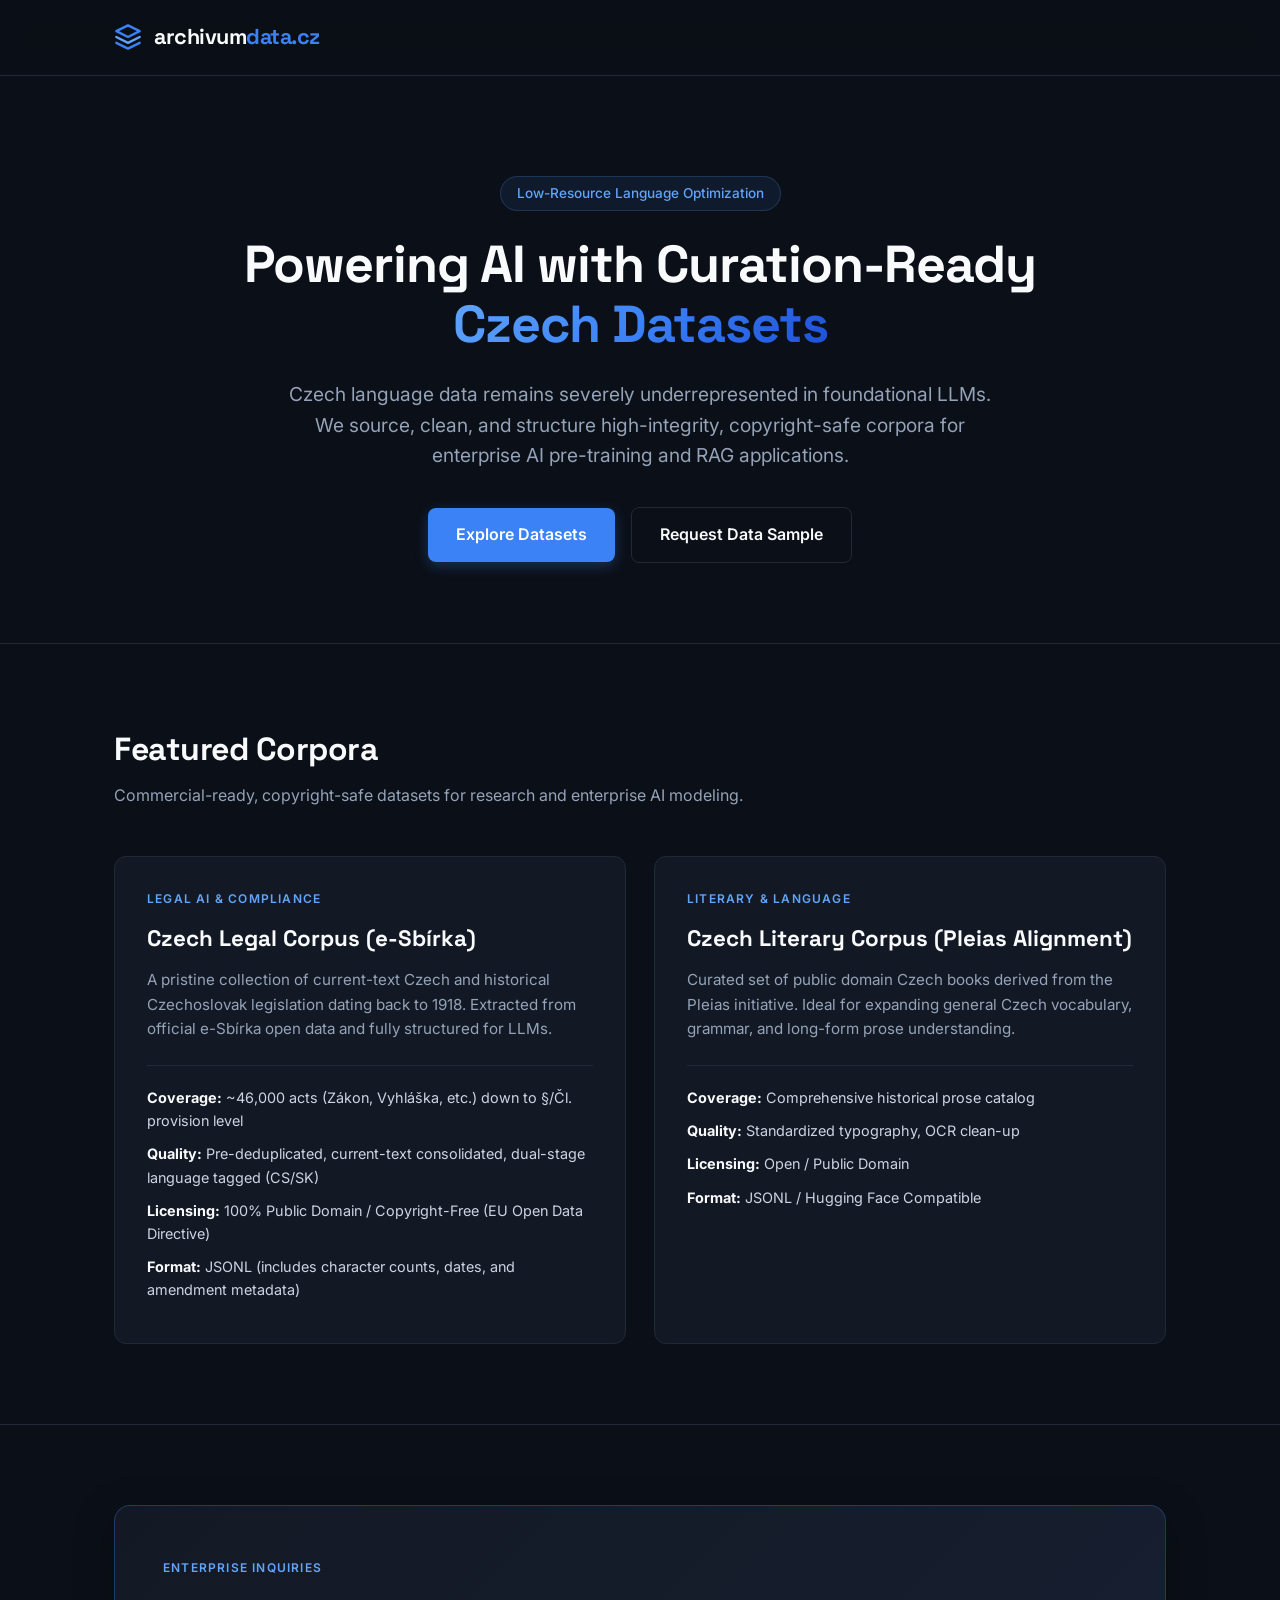
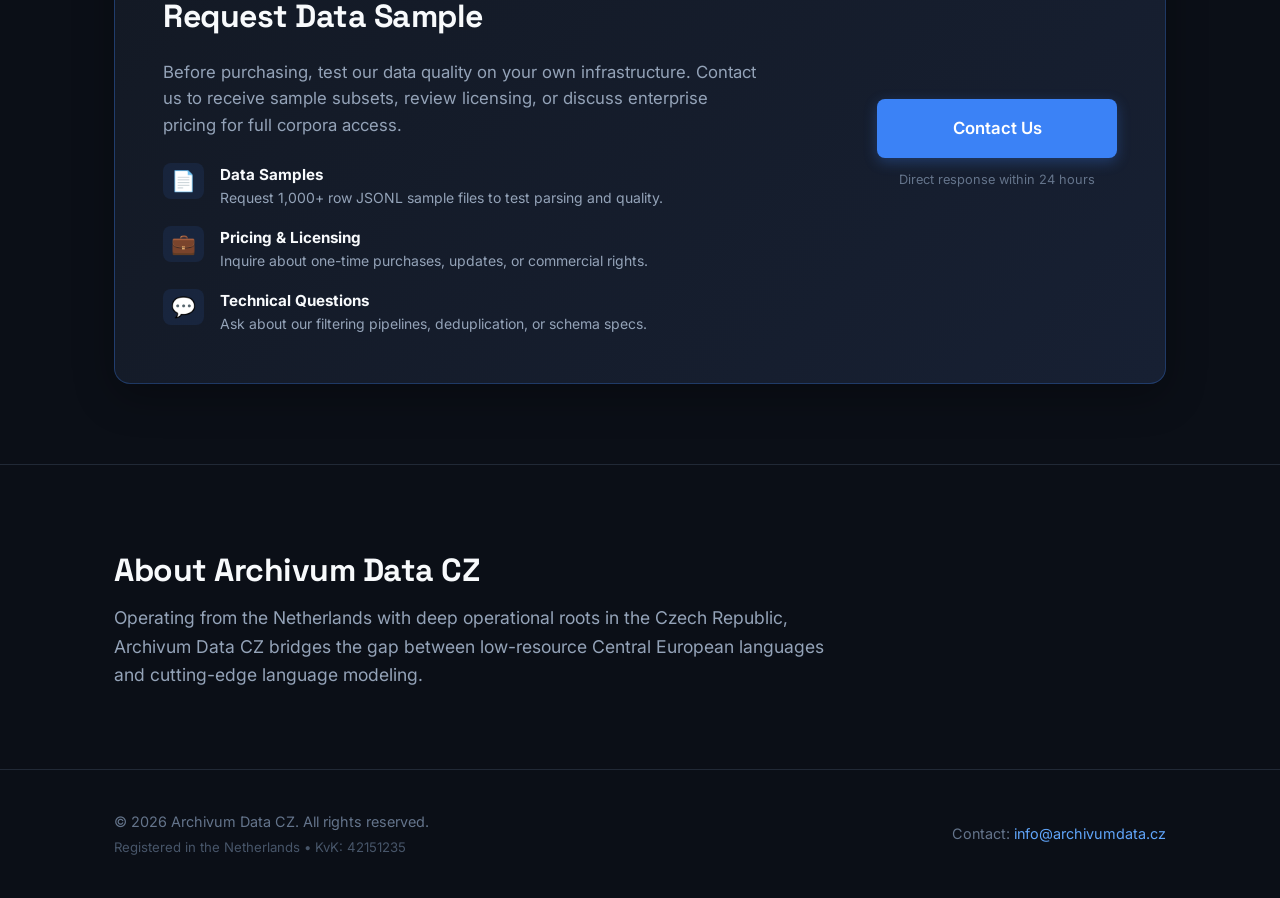
==== index.html @ c9419e3e "initial commit" ====
<!DOCTYPE html>
<html lang="en">
<head>
  <meta charset="UTF-8">
  <meta name="viewport" content="width=device-width, initial-scale=1.0">
  <title>Archivum Data CZ | High-Quality Czech AI Training Data</title>
  <link rel="stylesheet" href="style.css">
  <link rel="preconnect" href="https://fonts.googleapis.com">
  <link rel="preconnect" href="https://fonts.gstatic.com" crossorigin>
  <link href="https://fonts.googleapis.com/css2?family=Inter:wght@300;400;500;600&family=Space+Grotesk:wght@500;600;700&display=swap" rel="stylesheet">
</head>
<body>

  <header class="navbar">
    <div class="container logo-container">
      <a href="#" class="brand">
        <!-- Abstract Data/Archival Cube SVG Logo -->
        <svg class="logo-icon" width="28" height="28" viewBox="0 0 24 24" fill="none" xmlns="http://www.w3.org/2000/svg">
          <path d="M12 2L2 7L12 12L22 7L12 2Z" stroke="#3b82f6" stroke-width="2" stroke-linecap="round" stroke-linejoin="round"/>
          <path d="M2 17L12 22L22 17" stroke="#3b82f6" stroke-width="2" stroke-linecap="round" stroke-linejoin="round"/>
          <path d="M2 12L12 17L22 12" stroke="#60a5fa" stroke-width="2" stroke-linecap="round" stroke-linejoin="round"/>
        </svg>
        <span class="logo-text">archivum<span class="accent">data.cz</span></span>
      </a>
    </div>
  </header>

  <section class="hero">
    <div class="container">
      <span class="badge">Low-Resource Language Optimization</span>
      <h1>Powering AI with Curation-Ready <span class="gradient-text">Czech Datasets</span></h1>
      <p>Czech language data remains severely underrepresented in foundational LLMs. We source, clean, and structure high-integrity, copyright-safe corpora for enterprise AI pre-training and RAG applications.</p>
      <div class="hero-actions">
        <a href="#datasets" class="btn-primary">Explore Datasets</a>
        <a href="#contact" class="btn-secondary">Request Data Sample</a>
      </div>
    </div>
  </section>

  <section id="datasets" class="datasets">
    <div class="container">
      <div class="section-header">
        <h2>Featured Corpora</h2>
        <p>Commercial-ready, copyright-safe datasets for research and enterprise AI modeling.</p>
      </div>

      <div class="grid">
        
        <div class="card">
          <div class="card-tag">Legal AI & Compliance</div>
          <h3>Czech Legal Corpus (e-Sbírka)</h3>
          <p>A pristine collection of current-text Czech and historical Czechoslovak legislation dating back to 1918. Extracted from official e-Sbírka open data and fully structured for LLMs.</p>
          <ul>
            <li><strong>Coverage:</strong> ~46,000 acts (Zákon, Vyhláška, etc.) down to §/Čl. provision level</li>
            <li><strong>Quality:</strong> Pre-deduplicated, current-text consolidated, dual-stage language tagged (CS/SK)</li>
            <li><strong>Licensing:</strong> 100% Public Domain / Copyright-Free (EU Open Data Directive)</li>
            <li><strong>Format:</strong> JSONL (includes character counts, dates, and amendment metadata)</li>
          </ul>
        </div>

        <div class="card">
          <div class="card-tag">Literary & Language</div>
          <h3>Czech Literary Corpus (Pleias Alignment)</h3>
          <p>Curated set of public domain Czech books derived from the Pleias initiative. Ideal for expanding general Czech vocabulary, grammar, and long-form prose understanding.</p>
          <ul>
            <li><strong>Coverage:</strong> Comprehensive historical prose catalog</li>
            <li><strong>Quality:</strong> Standardized typography, OCR clean-up</li>
            <li><strong>Licensing:</strong> Open / Public Domain</li>
            <li><strong>Format:</strong> JSONL / Hugging Face Compatible</li>
          </ul>
        </div>

      </div>
    </div>
  </section>

  <section id="contact" class="request-section">
    <div class="container">
      <div class="request-card">
        <div class="request-content">
          <span class="card-tag">Enterprise Inquiries</span>
          <h2>Request Data Sample</h2>
          <p>Before purchasing, test our data quality on your own infrastructure. Contact us to receive sample subsets, review licensing, or discuss enterprise pricing for full corpora access.</p>
          
          <div class="contact-options">
            <div class="contact-item">
              <span class="contact-icon">📄</span>
              <div>
                <strong>Data Samples</strong>
                <p>Request 1,000+ row JSONL sample files to test parsing and quality.</p>
              </div>
            </div>
            <div class="contact-item">
              <span class="contact-icon">💼</span>
              <div>
                <strong>Pricing & Licensing</strong>
                <p>Inquire about one-time purchases, updates, or commercial rights.</p>
              </div>
            </div>
            <div class="contact-item">
              <span class="contact-icon">💬</span>
              <div>
                <strong>Technical Questions</strong>
                <p>Ask about our filtering pipelines, deduplication, or schema specs.</p>
              </div>
            </div>
          </div>
        </div>

        <div class="request-cta">
          <a href="mailto:info@archivumdata.cz?subject=Sample%20%26%20Pricing%20Inquiry" class="btn-primary btn-large">
            Contact Us
          </a>
          <span class="cta-subtext">Direct response within 24 hours</span>
        </div>
      </div>
    </div>
  </section>

  <section class="about">
    <div class="container">
      <h2>About Archivum Data CZ</h2>
      <p>Operating from the Netherlands with deep operational roots in the Czech Republic, Archivum Data CZ bridges the gap between low-resource Central European languages and cutting-edge language modeling.</p>
    </div>
  </section>

  <footer>
    <div class="container footer-content">
      <div class="footer-left">
        <p>&copy; 2026 Archivum Data CZ. All rights reserved.</p>
        <p class="footer-meta">Registered in the Netherlands &bull; KvK: 42151235</p>
      </div>
      <div class="footer-right">
        <p>Contact: <a href="mailto:info@archivumdata.cz">info@archivumdata.cz</a></p>
      </div>
    </div>
  </footer>

</body>
</html>
---- style.css ----
:root {
  --bg-color: #0b0f17;
  --card-bg: #131924;
  --border-color: #212936;
  --border-hover: #3b82f6;
  --text-main: #94a3b8;
  --text-heading: #f8fafc;
  --accent-color: #3b82f6;
  --accent-glow: rgba(59, 130, 246, 0.15);
  --tag-bg: rgba(59, 130, 246, 0.1);
  --font-heading: 'Space Grotesk', sans-serif;
  --font-body: 'Inter', system-ui, -apple-system, sans-serif;
}

* {
  box-sizing: border-box;
  margin: 0;
  padding: 0;
}

body {
  font-family: var(--font-body);
  background-color: var(--bg-color);
  color: var(--text-main);
  line-height: 1.6;
  -webkit-font-smoothing: antialiased;
}

.container {
  max-width: 1100px;
  margin: 0 auto;
  padding: 0 24px;
}

/* Header & Brand */
.navbar {
  padding: 20px 0;
  border-bottom: 1px solid var(--border-color);
  background: rgba(11, 15, 23, 0.8);
  backdrop-filter: blur(12px);
  position: sticky;
  top: 0;
  z-index: 100;
}

.brand {
  display: flex;
  align-items: center;
  gap: 12px;
  text-decoration: none;
}

.logo-icon {
  display: block;
}

.logo-text {
  font-family: var(--font-heading);
  font-size: 1.35rem;
  font-weight: 700;
  color: var(--text-heading);
  letter-spacing: -0.5px;
}

.accent {
  color: var(--accent-color);
}

/* Hero Section */
.hero {
  padding: 100px 0 80px;
  text-align: center;
  max-width: 850px;
  margin: 0 auto;
}

.badge {
  display: inline-block;
  background-color: var(--tag-bg);
  color: #60a5fa;
  padding: 6px 16px;
  border-radius: 9999px;
  font-size: 0.85rem;
  font-weight: 500;
  margin-bottom: 24px;
  border: 1px solid rgba(96, 165, 250, 0.2);
}

.hero h1 {
  font-family: var(--font-heading);
  font-size: 3.25rem;
  font-weight: 700;
  color: var(--text-heading);
  line-height: 1.15;
  margin-bottom: 24px;
  letter-spacing: -1px;
}

.gradient-text {
  background: linear-gradient(135deg, #60a5fa 0%, #3b82f6 50%, #1d4ed8 100%);
  -webkit-background-clip: text;
  -webkit-text-fill-color: transparent;
}

.hero p {
  font-size: 1.2rem;
  margin-bottom: 36px;
  color: var(--text-main);
  max-width: 720px;
  margin-left: auto;
  margin-right: auto;
}

.hero-actions {
  display: flex;
  gap: 16px;
  justify-content: center;
  align-items: center;
  flex-wrap: wrap;
}

.btn-primary {
  display: inline-block;
  background-color: var(--accent-color);
  color: #ffffff;
  padding: 14px 28px;
  border-radius: 8px;
  text-decoration: none;
  font-weight: 600;
  transition: all 0.2s ease;
  box-shadow: 0 4px 14px rgba(59, 130, 246, 0.3);
}

.btn-primary:hover {
  background-color: #2563eb;
  transform: translateY(-2px);
  box-shadow: 0 6px 20px rgba(59, 130, 246, 0.4);
}

.btn-secondary {
  display: inline-block;
  background-color: transparent;
  color: var(--text-heading);
  padding: 14px 28px;
  border-radius: 8px;
  text-decoration: none;
  font-weight: 600;
  border: 1px solid var(--border-color);
  transition: all 0.2s ease;
}

.btn-secondary:hover {
  border-color: var(--border-hover);
  background-color: var(--card-bg);
}

/* Datasets Section */
.datasets {
  padding: 80px 0;
  border-top: 1px solid var(--border-color);
}

.section-header {
  margin-bottom: 48px;
}

.datasets h2, .about h2 {
  font-family: var(--font-heading);
  font-size: 2rem;
  color: var(--text-heading);
  margin-bottom: 8px;
  letter-spacing: -0.5px;
}

.grid {
  display: grid;
  grid-template-columns: repeat(auto-fit, minmax(340px, 1fr));
  gap: 28px;
}

.card {
  background-color: var(--card-bg);
  border: 1px solid var(--border-color);
  border-radius: 12px;
  padding: 32px;
  transition: all 0.25s ease;
}

.card:hover {
  border-color: var(--border-hover);
  box-shadow: 0 8px 30px var(--accent-glow);
  transform: translateY(-3px);
}

.card-tag {
  font-size: 0.75rem;
  text-transform: uppercase;
  letter-spacing: 1.2px;
  color: #60a5fa;
  font-weight: 600;
  margin-bottom: 12px;
}

.card h3 {
  font-family: var(--font-heading);
  color: var(--text-heading);
  font-size: 1.4rem;
  margin-bottom: 12px;
}

.card p {
  font-size: 0.95rem;
  color: var(--text-main);
  margin-bottom: 24px;
}

.card ul {
  list-style: none;
  font-size: 0.9rem;
  border-top: 1px solid var(--border-color);
  padding-top: 20px;
}

.card li {
  margin-bottom: 10px;
  color: #cbd5e1;
}

.card li strong {
  color: var(--text-heading);
}

/* Contact & Sample Request Section */
.request-section {
  padding: 80px 0;
  border-top: 1px solid var(--border-color);
}

.request-card {
  background: linear-gradient(135deg, #131924 0%, #172033 100%);
  border: 1px solid rgba(59, 130, 246, 0.3);
  border-radius: 16px;
  padding: 48px;
  display: flex;
  justify-content: space-between;
  align-items: center;
  gap: 40px;
  box-shadow: 0 12px 40px rgba(0, 0, 0, 0.3);
}

.request-content {
  max-width: 600px;
}

.request-content h2 {
  font-family: var(--font-heading);
  font-size: 2rem;
  color: var(--text-heading);
  margin: 12px 0 16px;
  letter-spacing: -0.5px;
}

.request-content p {
  color: var(--text-main);
  font-size: 1.05rem;
}

.contact-options {
  display: flex;
  flex-direction: column;
  gap: 16px;
  margin-top: 24px;
}

.contact-item {
  display: flex;
  align-items: flex-start;
  gap: 16px;
}

.contact-icon {
  font-size: 1.25rem;
  background: var(--tag-bg);
  padding: 8px;
  border-radius: 8px;
  line-height: 1;
}

.contact-item strong {
  color: var(--text-heading);
  font-size: 0.95rem;
  display: block;
}

.contact-item p {
  color: var(--text-main);
  font-size: 0.875rem;
  margin-bottom: 0;
}

.request-cta {
  display: flex;
  flex-direction: column;
  align-items: center;
  text-align: center;
  min-width: 240px;
}

.btn-large {
  width: 100%;
  text-align: center;
  padding: 16px 32px;
  font-size: 1.05rem;
}

.cta-subtext {
  font-size: 0.8rem;
  color: #64748b;
  margin-top: 12px;
}

/* About Section */
.about {
  padding: 80px 0;
  border-top: 1px solid var(--border-color);
}

.about p {
  max-width: 720px;
  font-size: 1.1rem;
  color: var(--text-main);
}

/* Footer */
footer {
  padding: 40px 0;
  border-top: 1px solid var(--border-color);
  font-size: 0.9rem;
  color: #64748b;
}

.footer-content {
  display: flex;
  justify-content: space-between;
  align-items: center;
  flex-wrap: wrap;
  gap: 16px;
}

.footer-meta {
  font-size: 0.825rem;
  color: #475569;
  margin-top: 4px;
}

footer a {
  color: #60a5fa;
  text-decoration: none;
}

footer a:hover {
  text-decoration: underline;
}

/* Responsive Styles */
@media (max-width: 768px) {
  .hero h1 {
    font-size: 2.25rem;
  }
  
  .request-card {
    flex-direction: column;
    align-items: flex-start;
    padding: 32px 24px;
  }
  
  .request-cta {
    width: 100%;
    margin-top: 16px;
  }
}
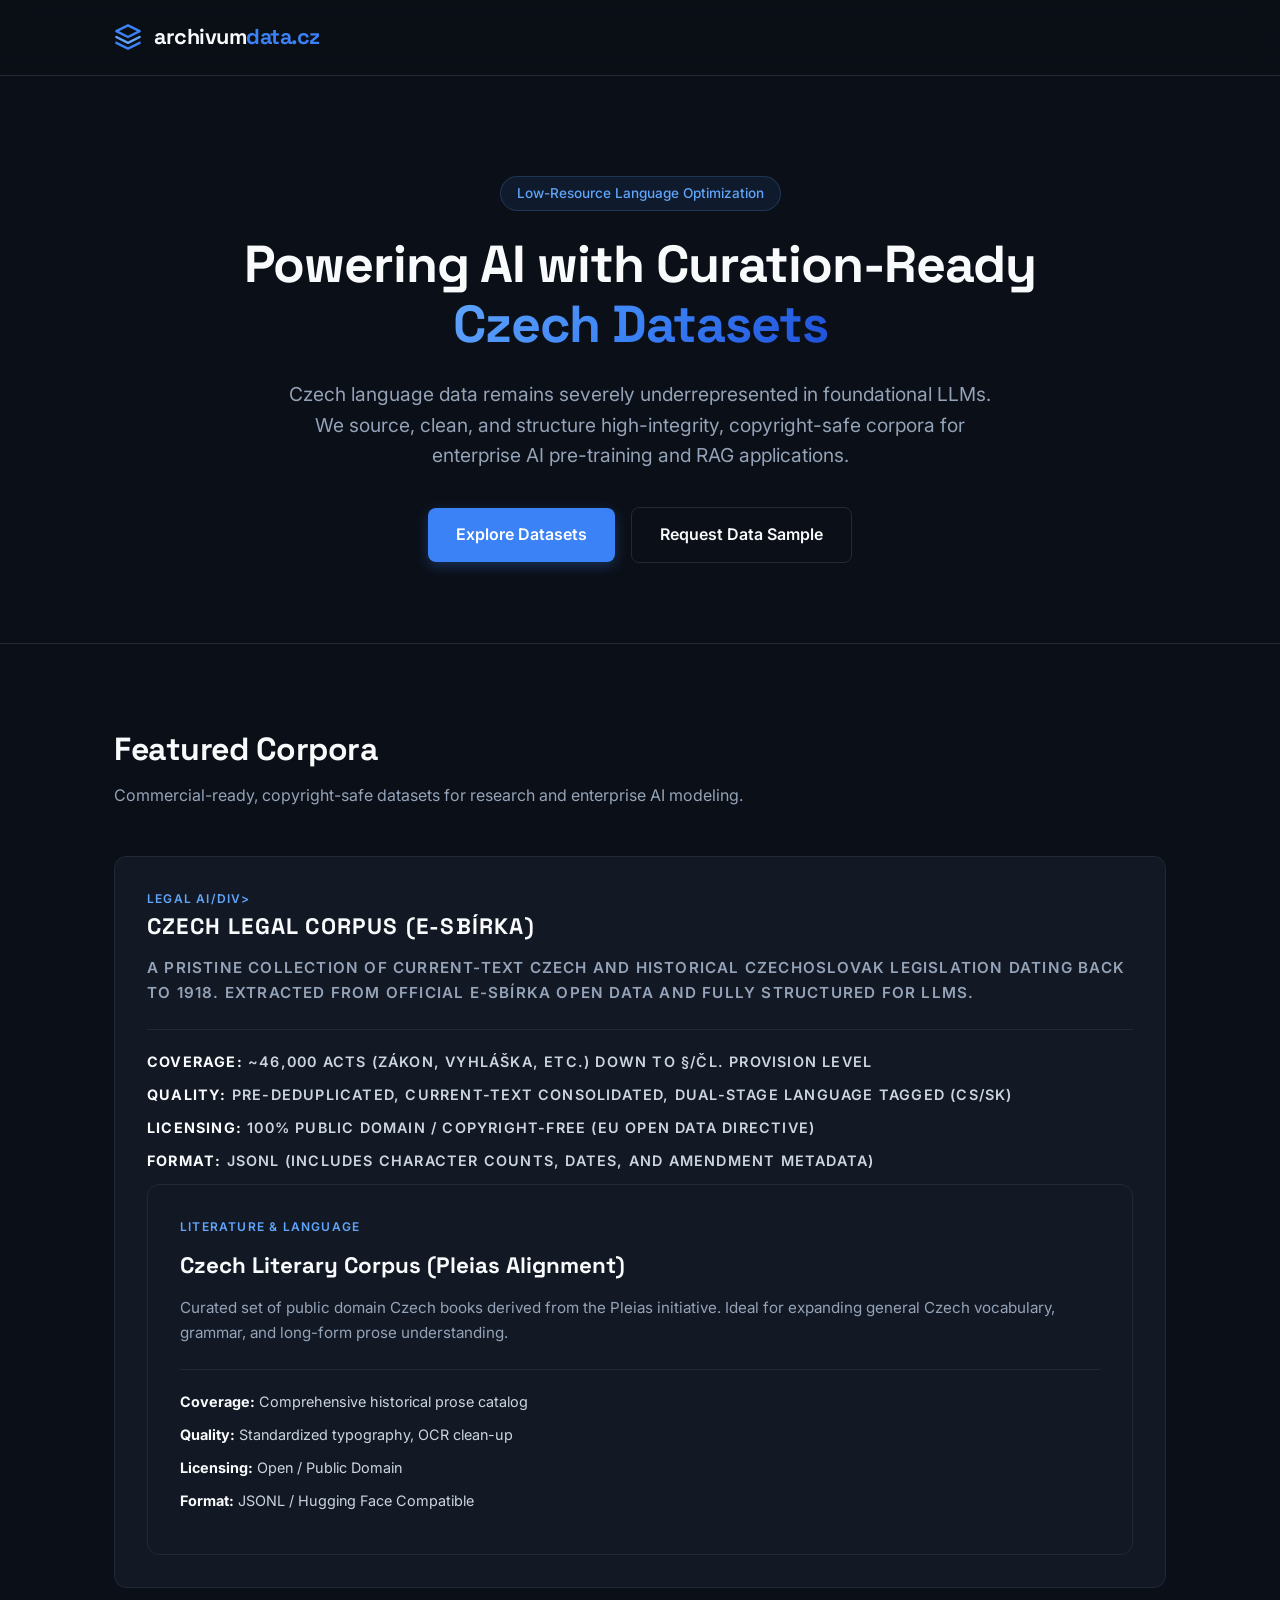
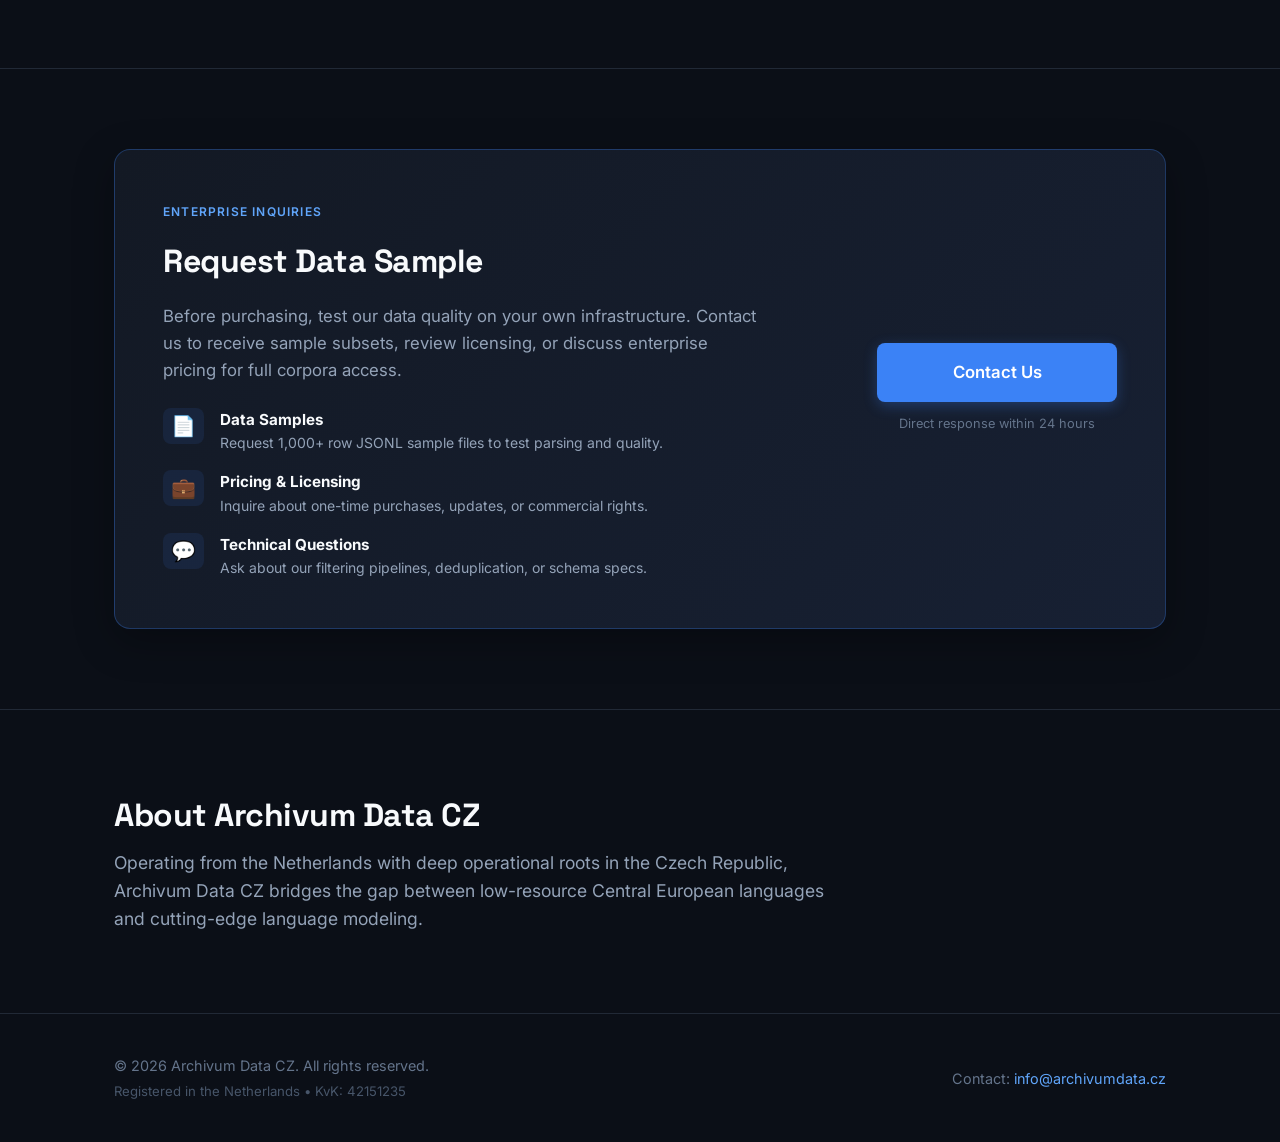
==== commit 7d28f4bc: "minor edits" ====
--- a/index.html
+++ b/index.html
@@ -47,7 +47,7 @@
       <div class="grid">
         
         <div class="card">
-          <div class="card-tag">Legal AI & Compliance</div>
+          <div class="card-tag">Legal AI/div>
           <h3>Czech Legal Corpus (e-Sbírka)</h3>
           <p>A pristine collection of current-text Czech and historical Czechoslovak legislation dating back to 1918. Extracted from official e-Sbírka open data and fully structured for LLMs.</p>
           <ul>
@@ -59,7 +59,7 @@
         </div>
 
         <div class="card">
-          <div class="card-tag">Literary & Language</div>
+          <div class="card-tag">Literature & Language</div>
           <h3>Czech Literary Corpus (Pleias Alignment)</h3>
           <p>Curated set of public domain Czech books derived from the Pleias initiative. Ideal for expanding general Czech vocabulary, grammar, and long-form prose understanding.</p>
           <ul>
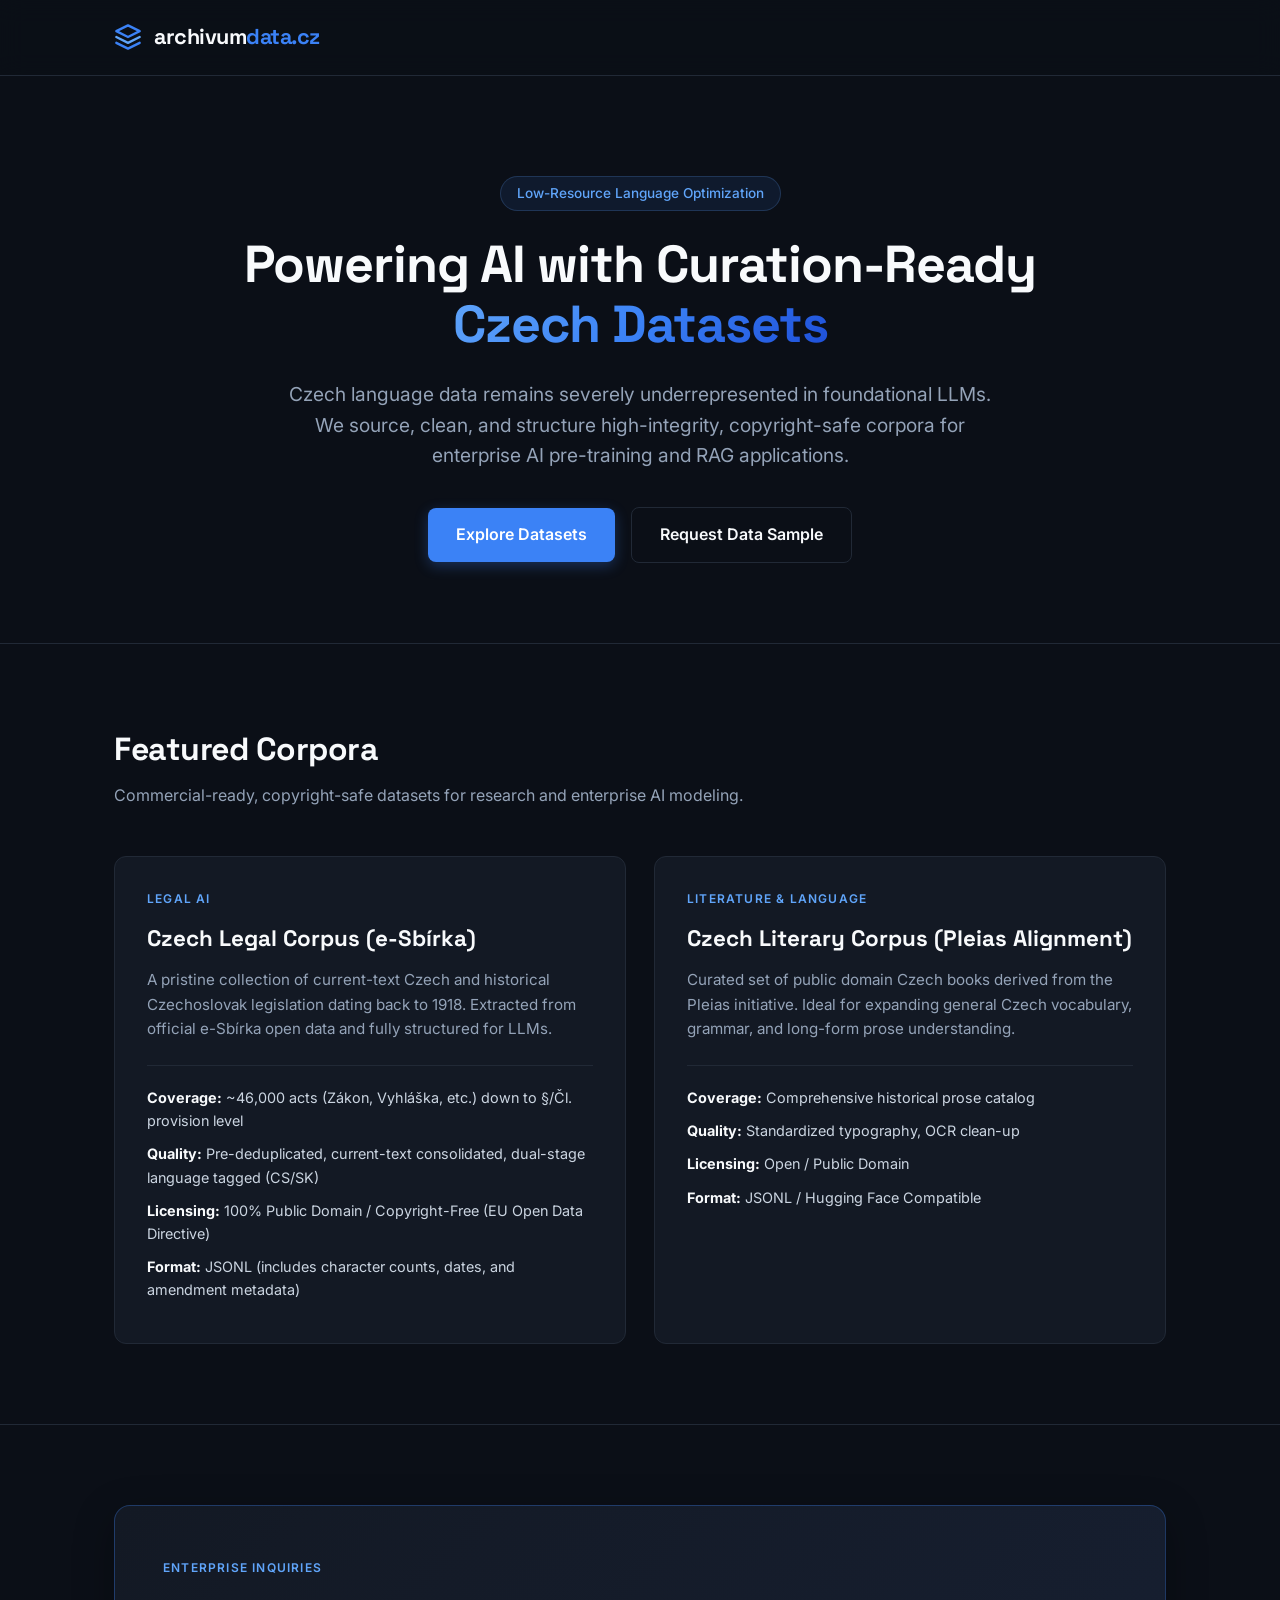
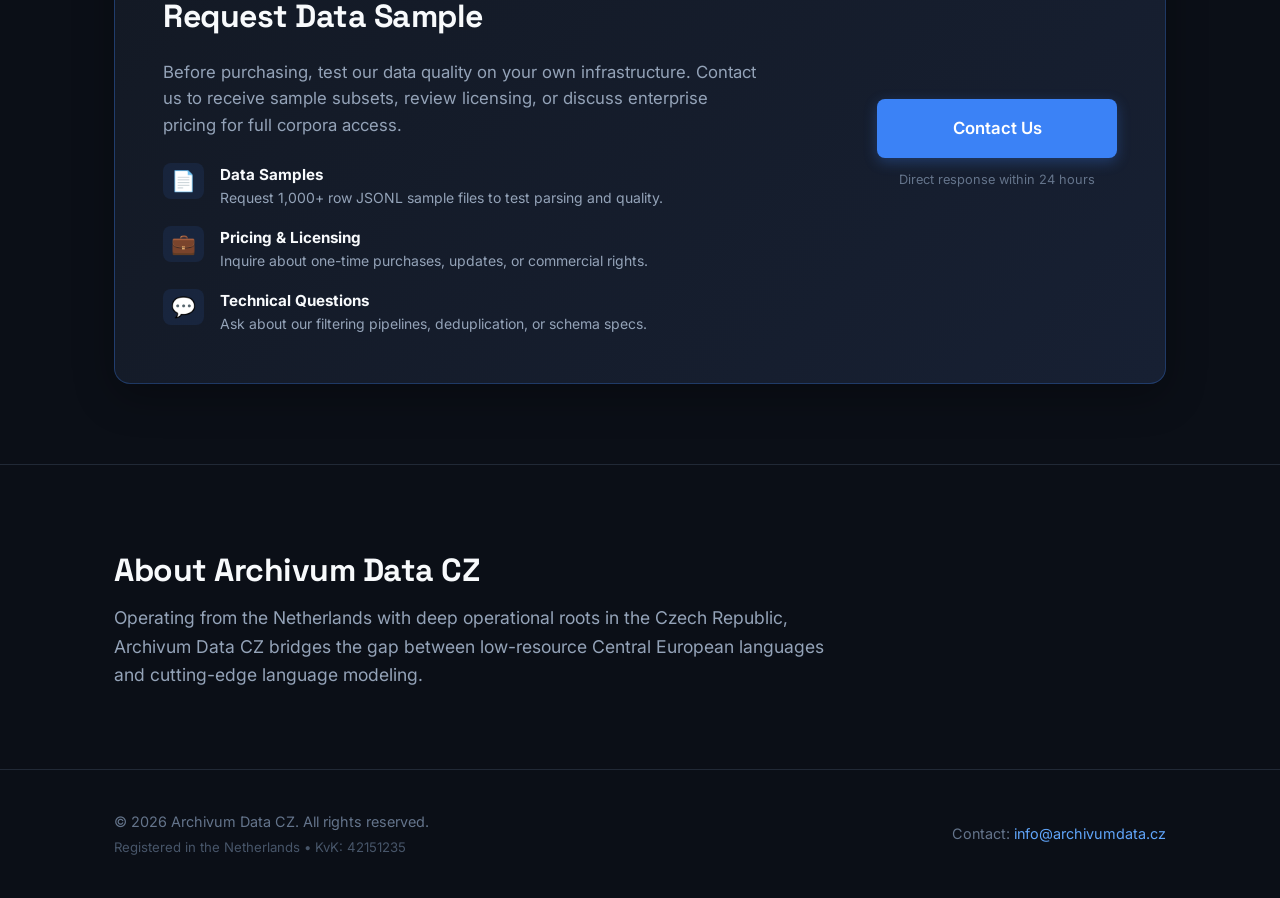
==== commit ecbd0288: "fixing broken html tags" ====
--- a/index.html
+++ b/index.html
@@ -47,7 +47,7 @@
       <div class="grid">
         
         <div class="card">
-          <div class="card-tag">Legal AI/div>
+          <div class="card-tag">Legal AI</div>
           <h3>Czech Legal Corpus (e-Sbírka)</h3>
           <p>A pristine collection of current-text Czech and historical Czechoslovak legislation dating back to 1918. Extracted from official e-Sbírka open data and fully structured for LLMs.</p>
           <ul>
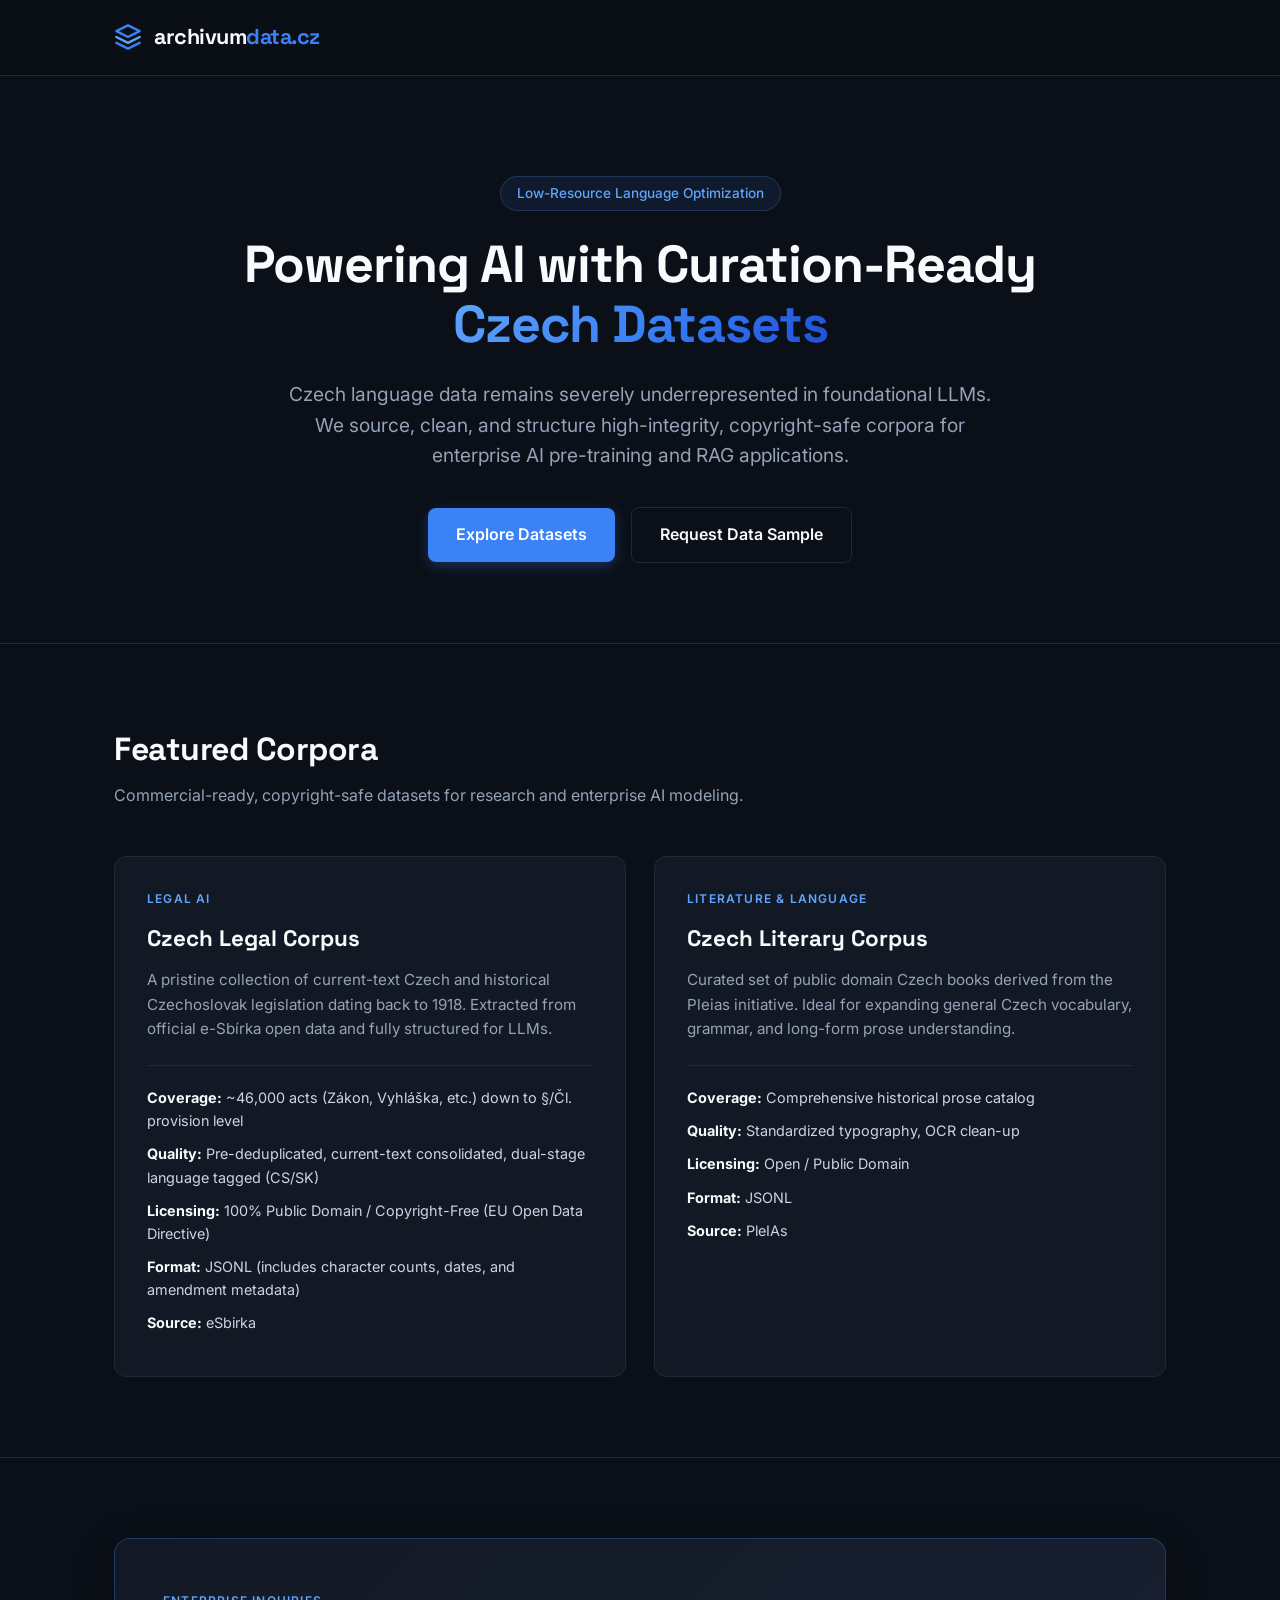
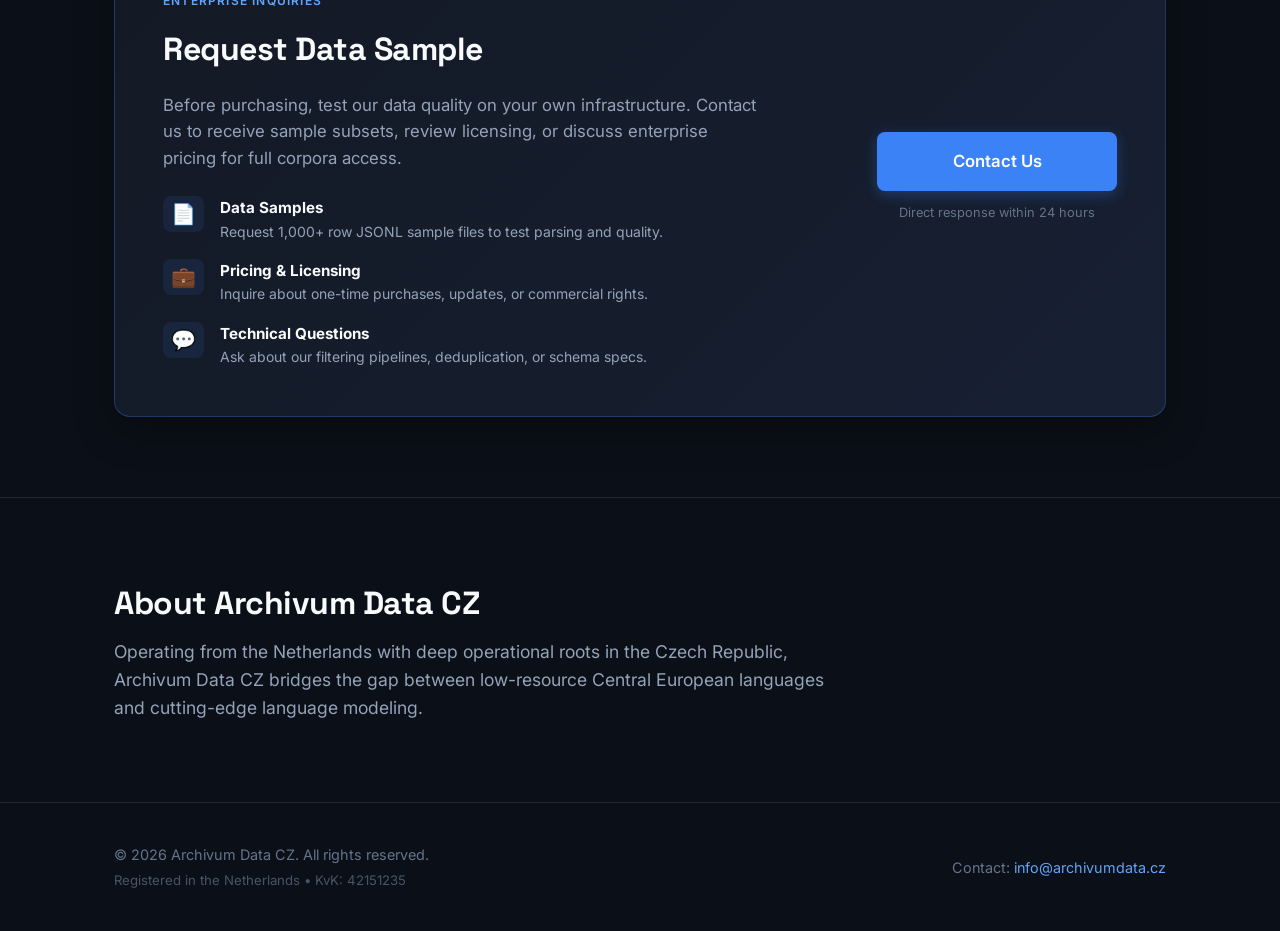
==== commit 0fd5c163: "moving sources at the end of description" ====
--- a/index.html
+++ b/index.html
@@ -48,25 +48,27 @@
         
         <div class="card">
           <div class="card-tag">Legal AI</div>
-          <h3>Czech Legal Corpus (e-Sbírka)</h3>
+          <h3>Czech Legal Corpus</h3>
           <p>A pristine collection of current-text Czech and historical Czechoslovak legislation dating back to 1918. Extracted from official e-Sbírka open data and fully structured for LLMs.</p>
           <ul>
             <li><strong>Coverage:</strong> ~46,000 acts (Zákon, Vyhláška, etc.) down to §/Čl. provision level</li>
             <li><strong>Quality:</strong> Pre-deduplicated, current-text consolidated, dual-stage language tagged (CS/SK)</li>
             <li><strong>Licensing:</strong> 100% Public Domain / Copyright-Free (EU Open Data Directive)</li>
             <li><strong>Format:</strong> JSONL (includes character counts, dates, and amendment metadata)</li>
+            <li><strong>Source:</strong> eSbirka</li>
           </ul>
         </div>
 
         <div class="card">
           <div class="card-tag">Literature & Language</div>
-          <h3>Czech Literary Corpus (Pleias Alignment)</h3>
+          <h3>Czech Literary Corpus</h3>
           <p>Curated set of public domain Czech books derived from the Pleias initiative. Ideal for expanding general Czech vocabulary, grammar, and long-form prose understanding.</p>
           <ul>
             <li><strong>Coverage:</strong> Comprehensive historical prose catalog</li>
             <li><strong>Quality:</strong> Standardized typography, OCR clean-up</li>
             <li><strong>Licensing:</strong> Open / Public Domain</li>
-            <li><strong>Format:</strong> JSONL / Hugging Face Compatible</li>
+            <li><strong>Format:</strong> JSONL</li>
+            <li><strong>Source:</strong> PleIAs</li>
           </ul>
         </div>
 
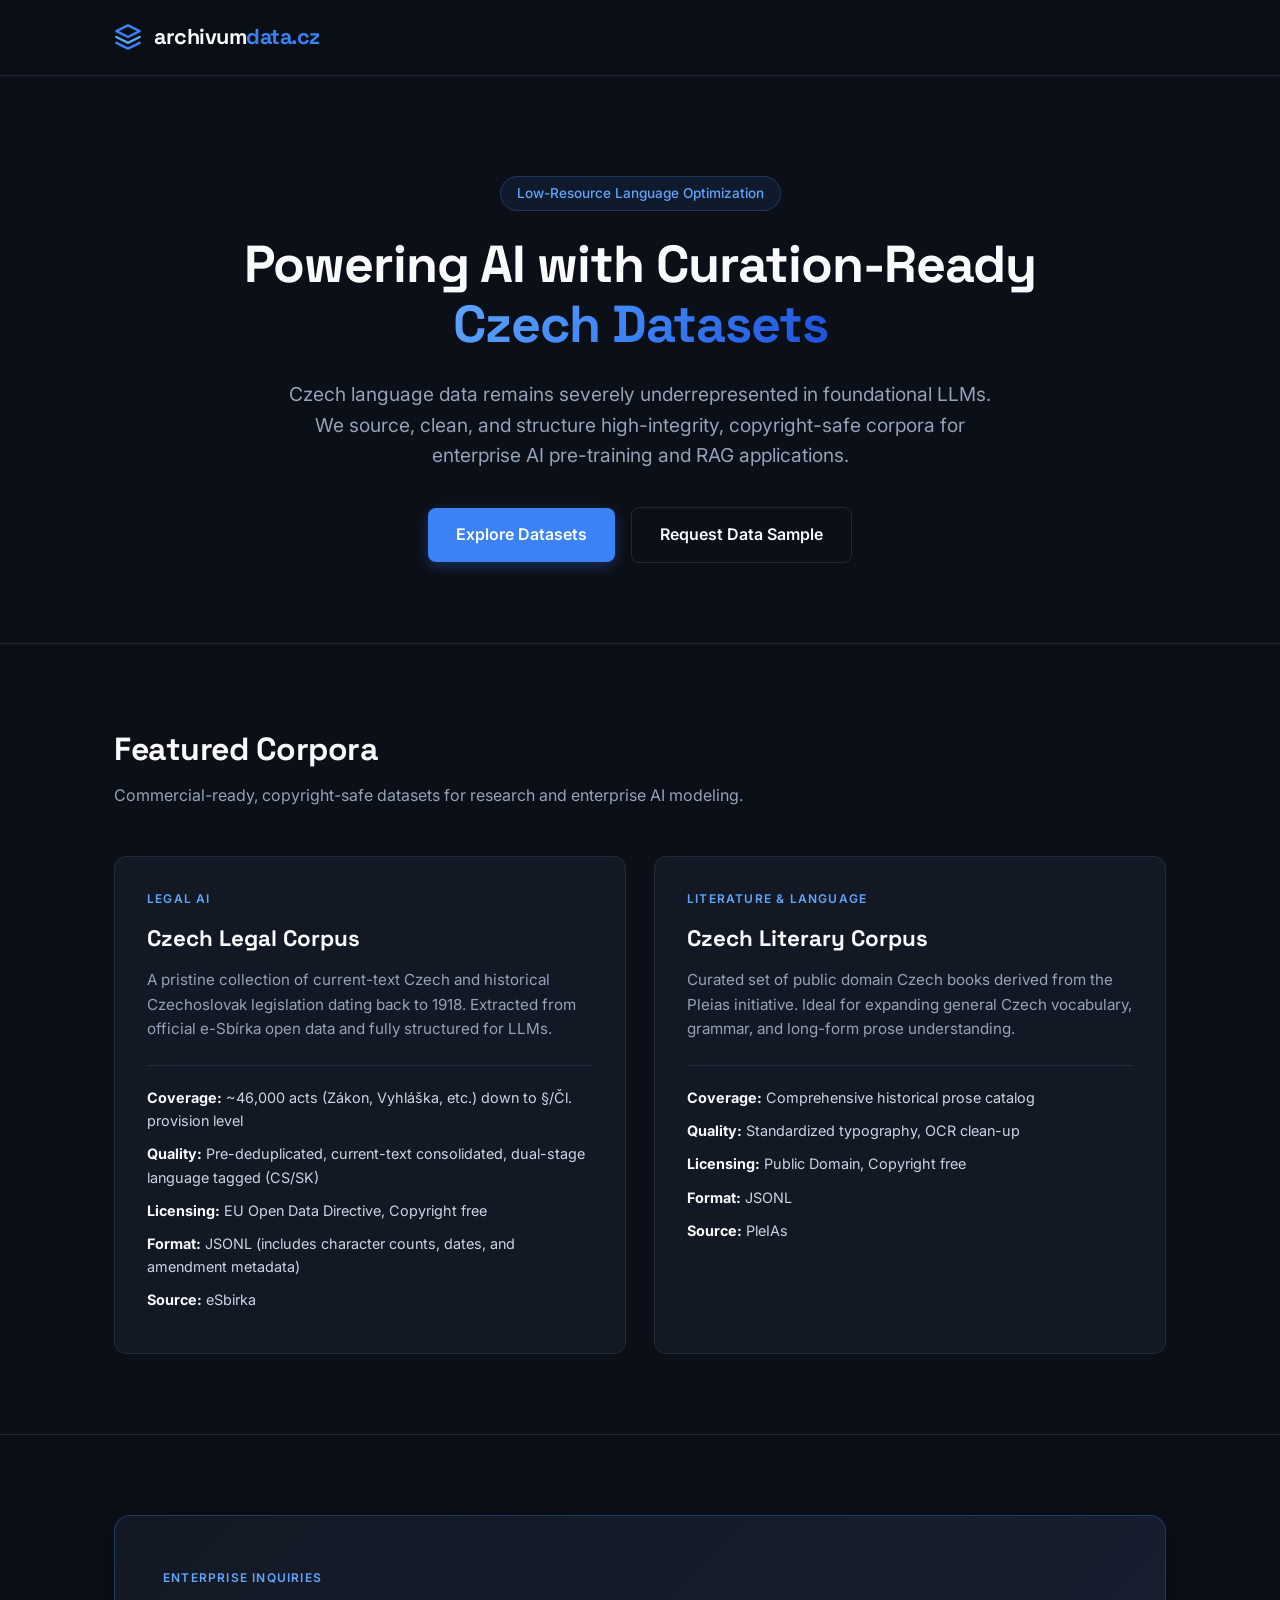
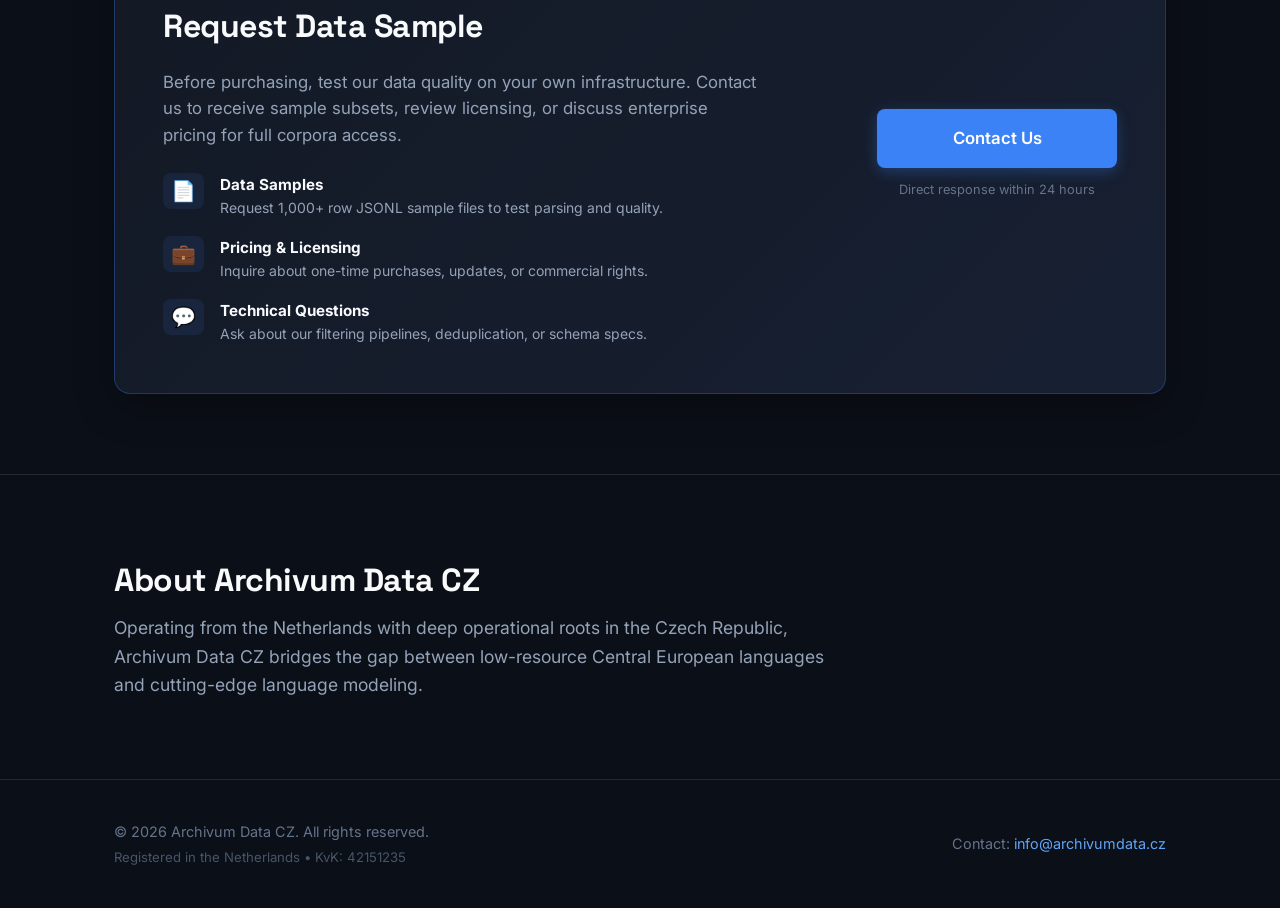
==== commit 42ab4f6d: "minor edits" ====
--- a/index.html
+++ b/index.html
@@ -53,7 +53,7 @@
           <ul>
             <li><strong>Coverage:</strong> ~46,000 acts (Zákon, Vyhláška, etc.) down to §/Čl. provision level</li>
             <li><strong>Quality:</strong> Pre-deduplicated, current-text consolidated, dual-stage language tagged (CS/SK)</li>
-            <li><strong>Licensing:</strong> 100% Public Domain / Copyright-Free (EU Open Data Directive)</li>
+            <li><strong>Licensing:</strong> EU Open Data Directive, Copyright free</li>
             <li><strong>Format:</strong> JSONL (includes character counts, dates, and amendment metadata)</li>
             <li><strong>Source:</strong> eSbirka</li>
           </ul>
@@ -66,7 +66,7 @@
           <ul>
             <li><strong>Coverage:</strong> Comprehensive historical prose catalog</li>
             <li><strong>Quality:</strong> Standardized typography, OCR clean-up</li>
-            <li><strong>Licensing:</strong> Open / Public Domain</li>
+            <li><strong>Licensing:</strong> Public Domain, Copyright free</li>
             <li><strong>Format:</strong> JSONL</li>
             <li><strong>Source:</strong> PleIAs</li>
           </ul>
